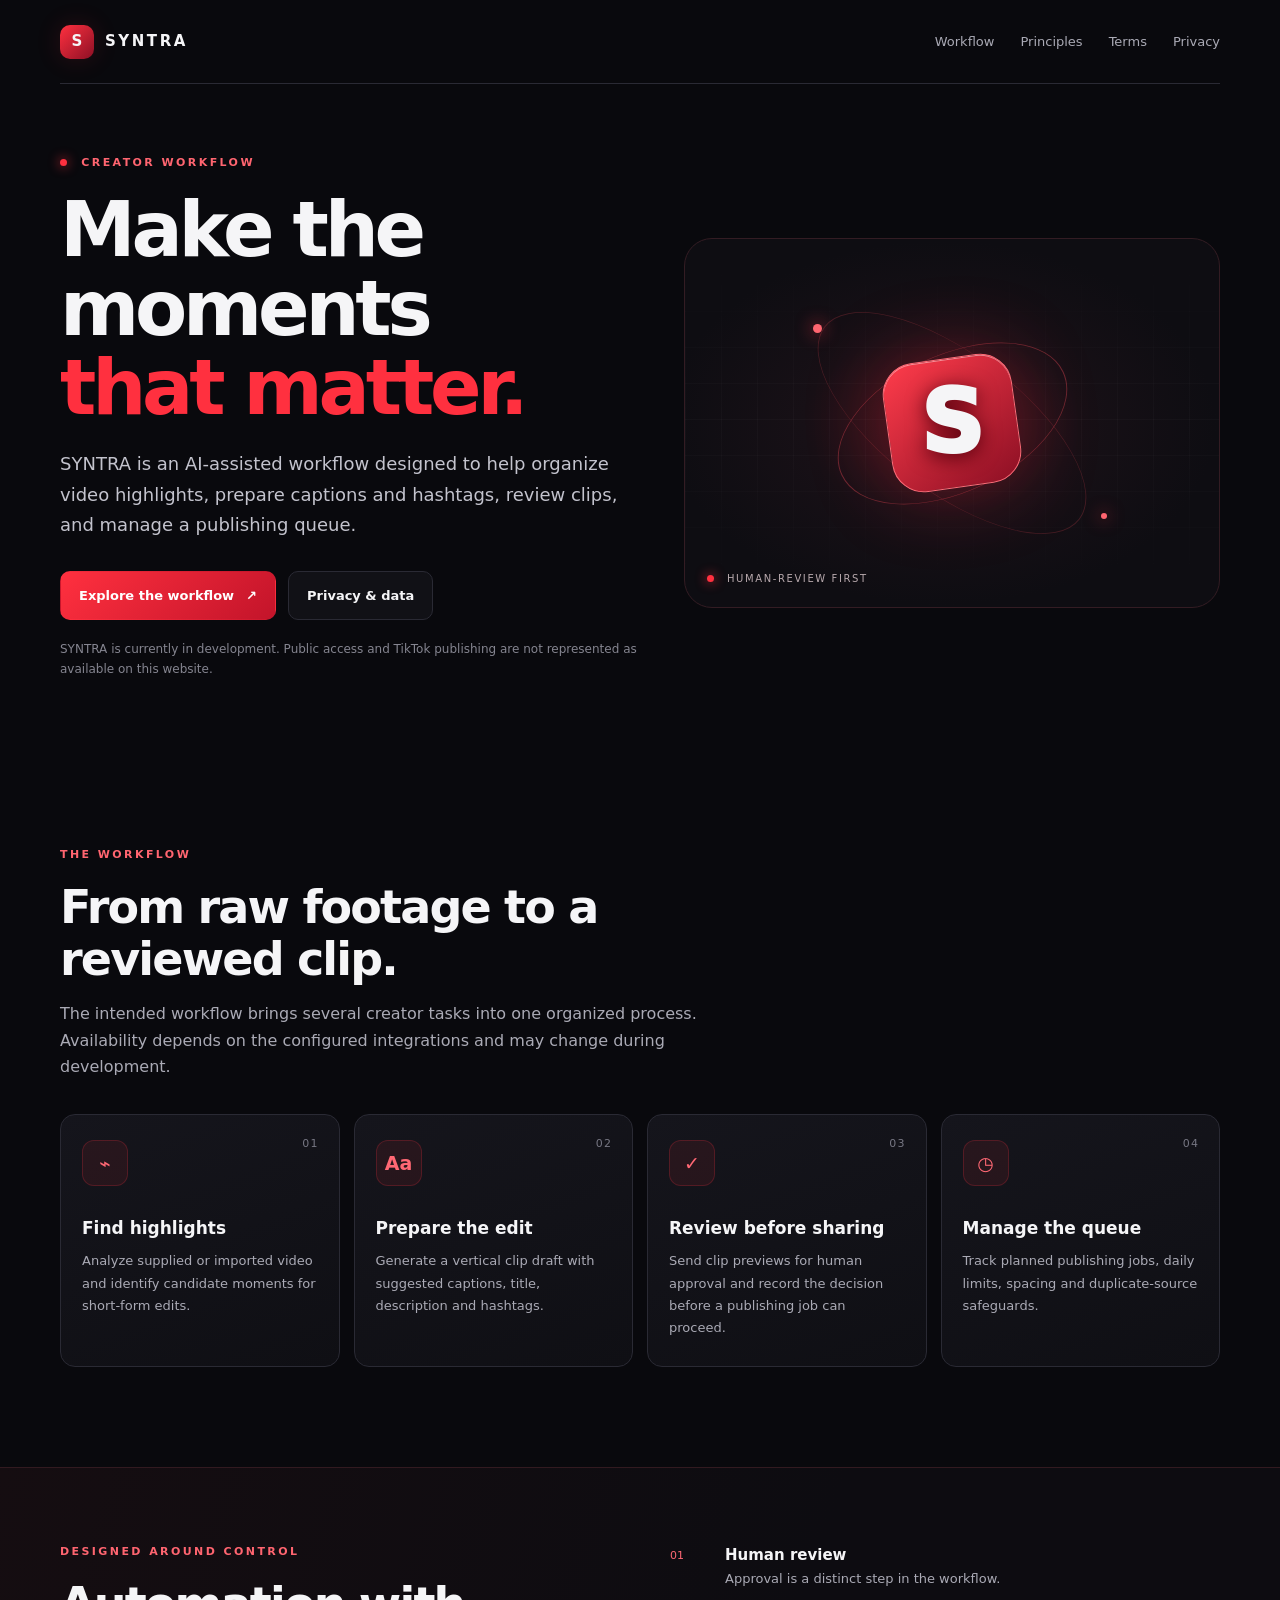
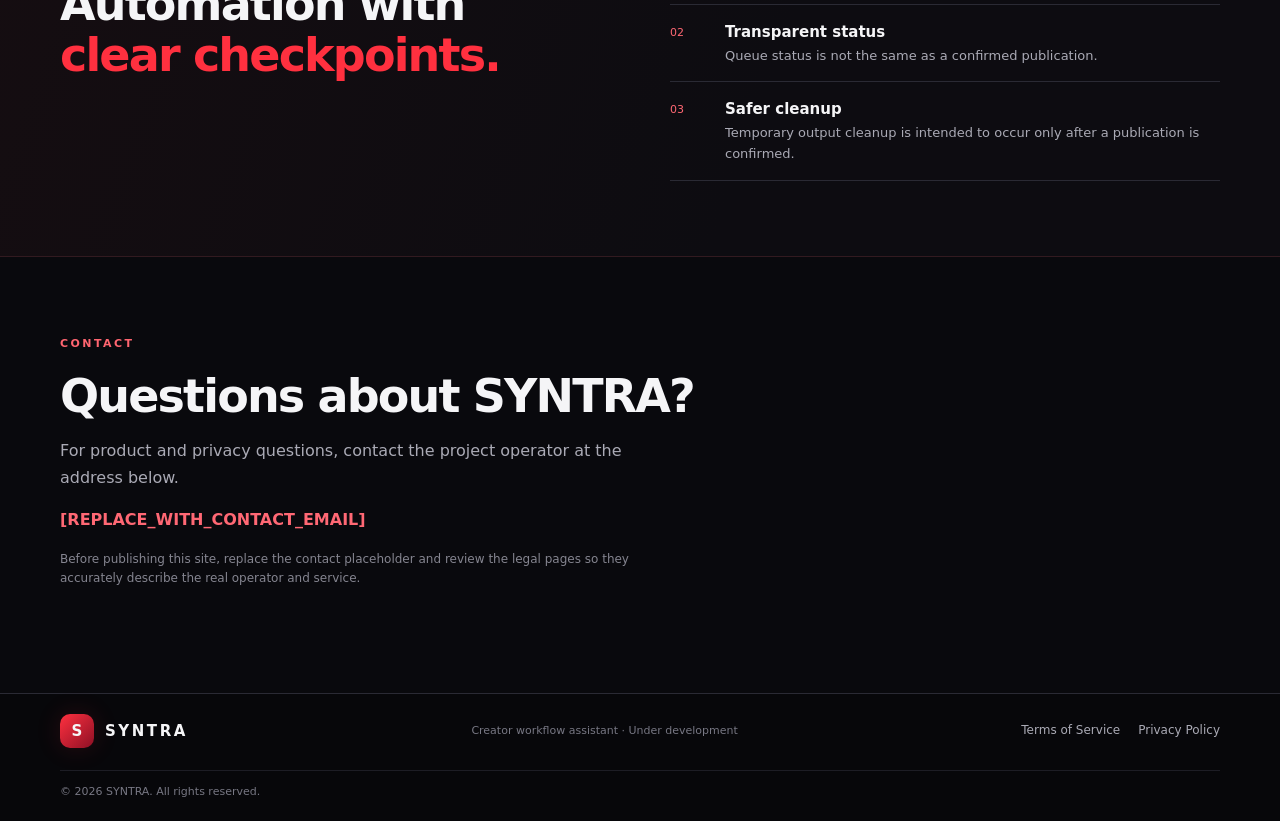
==== index.html @ 8c38b2dc "Add files via upload" ====
<!doctype html>
<html lang="en">
<head>
  <meta charset="utf-8">
  <meta name="viewport" content="width=device-width, initial-scale=1">
  <meta name="theme-color" content="#09090d">
  <meta name="description" content="SYNTRA is a creator-workflow assistant for organizing video highlights, captions, review and publishing queues.">
  <title>SYNTRA — Creator Workflow Assistant</title>
  <link rel="icon" href="assets/syntra-mark.svg" type="image/svg+xml">
  <link rel="stylesheet" href="assets/style.css">
</head>
<body>
  <header class="nav wrap">
    <a class="brand" href="index.html" aria-label="SYNTRA home"><span class="brand-mark">S</span><span>SYNTRA</span></a>
    <nav aria-label="Main navigation">
      <a href="#workflow">Workflow</a>
      <a href="#principles">Principles</a>
      <a href="terms.html">Terms</a>
      <a href="privacy.html">Privacy</a>
    </nav>
  </header>

  <main>
    <section class="hero wrap">
      <div class="hero-copy">
        <p class="eyebrow"><span class="pulse"></span> CREATOR WORKFLOW</p>
        <h1>Make the moments<br><span>that matter.</span></h1>
        <p class="lead">SYNTRA is an AI-assisted workflow designed to help organize video highlights, prepare captions and hashtags, review clips, and manage a publishing queue.</p>
        <div class="hero-actions">
          <a class="button primary" href="#workflow">Explore the workflow <span aria-hidden="true">↗</span></a>
          <a class="button secondary" href="privacy.html">Privacy & data</a>
        </div>
        <p class="note">SYNTRA is currently in development. Public access and TikTok publishing are not represented as available on this website.</p>
      </div>
      <div class="hero-art" aria-label="Abstract red SYNTRA visual" role="img">
        <div class="orb orb-one"></div><div class="orb orb-two"></div><div class="ring ring-one"></div><div class="ring ring-two"></div>
        <div class="core"><span>S</span></div><div class="art-caption"><span class="status-dot"></span> HUMAN-REVIEW FIRST</div>
      </div>
    </section>

    <section id="workflow" class="section wrap">
      <div class="section-heading"><p class="eyebrow">THE WORKFLOW</p><h2>From raw footage to a reviewed clip.</h2><p class="section-intro">The intended workflow brings several creator tasks into one organized process. Availability depends on the configured integrations and may change during development.</p></div>
      <div class="feature-grid">
        <article class="feature"><span class="feature-number">01</span><div class="feature-icon">⌁</div><h3>Find highlights</h3><p>Analyze supplied or imported video and identify candidate moments for short-form edits.</p></article>
        <article class="feature"><span class="feature-number">02</span><div class="feature-icon">Aa</div><h3>Prepare the edit</h3><p>Generate a vertical clip draft with suggested captions, title, description and hashtags.</p></article>
        <article class="feature"><span class="feature-number">03</span><div class="feature-icon">✓</div><h3>Review before sharing</h3><p>Send clip previews for human approval and record the decision before a publishing job can proceed.</p></article>
        <article class="feature"><span class="feature-number">04</span><div class="feature-icon">◷</div><h3>Manage the queue</h3><p>Track planned publishing jobs, daily limits, spacing and duplicate-source safeguards.</p></article>
      </div>
    </section>

    <section id="principles" class="principles">
      <div class="wrap principles-inner">
        <div><p class="eyebrow">DESIGNED AROUND CONTROL</p><h2>Automation with<br><span>clear checkpoints.</span></h2></div>
        <div class="principle-list">
          <div><span>01</span><p><strong>Human review</strong><br>Approval is a distinct step in the workflow.</p></div>
          <div><span>02</span><p><strong>Transparent status</strong><br>Queue status is not the same as a confirmed publication.</p></div>
          <div><span>03</span><p><strong>Safer cleanup</strong><br>Temporary output cleanup is intended to occur only after a publication is confirmed.</p></div>
        </div>
      </div>
    </section>

    <section class="contact wrap">
      <p class="eyebrow">CONTACT</p><h2>Questions about SYNTRA?</h2>
      <p>For product and privacy questions, contact the project operator at the address below.</p>
      <p class="contact-email">[REPLACE_WITH_CONTACT_EMAIL]</p>
      <p class="note">Before publishing this site, replace the contact placeholder and review the legal pages so they accurately describe the real operator and service.</p>
    </section>
  </main>

  <footer class="footer"><div class="wrap footer-inner"><a class="brand" href="index.html"><span class="brand-mark">S</span><span>SYNTRA</span></a><p>Creator workflow assistant · Under development</p><div class="footer-links"><a href="terms.html">Terms of Service</a><a href="privacy.html">Privacy Policy</a></div><p class="copyright">© 2026 SYNTRA. All rights reserved.</p></div></footer>
</body>
</html>
---- assets/style.css ----
:root{color-scheme:dark;--bg:#09090d;--panel:#111116;--panel2:#17171e;--text:#f5f5f7;--muted:#aaaab5;--red:#ff303f;--red2:#b81126;--line:#2a2a34;--max:1160px}
*{box-sizing:border-box}html{scroll-behavior:smooth}body{margin:0;background:var(--bg);color:var(--text);font:16px/1.65 Inter,ui-sans-serif,system-ui,-apple-system,BlinkMacSystemFont,"Segoe UI",sans-serif}a{color:inherit;text-decoration:none}a:hover{color:#ff6974}.wrap{width:min(var(--max),calc(100% - 48px));margin-inline:auto}.nav{height:84px;display:flex;align-items:center;justify-content:space-between;border-bottom:1px solid var(--line)}.brand{display:inline-flex;align-items:center;gap:11px;font-weight:850;letter-spacing:.17em;font-size:15px}.brand-mark{height:34px;width:34px;display:grid;place-items:center;border-radius:10px;background:linear-gradient(135deg,var(--red),#8d1025);font-weight:900;letter-spacing:0;box-shadow:0 0 26px #ff303f24}.nav nav{display:flex;gap:26px;color:var(--muted);font-size:13px}.hero{min-height:570px;display:grid;grid-template-columns:1.05fr .95fr;align-items:center;gap:32px;padding-block:70px 84px}.eyebrow{font-size:11px;font-weight:800;letter-spacing:.22em;color:#ff6570;margin:0 0 18px}.pulse,.status-dot{display:inline-block;width:7px;height:7px;border-radius:50%;background:var(--red);margin-right:8px;box-shadow:0 0 12px #ff303f}.hero h1{font-size:clamp(44px,6vw,76px);line-height:1.04;letter-spacing:-.055em;margin:0 0 22px;font-weight:820}.hero h1 span,.principles h2 span{color:var(--red)}.lead{font-size:18px;line-height:1.7;color:#c3c3cd;max-width:590px}.hero-actions{display:flex;gap:12px;flex-wrap:wrap;margin:30px 0 20px}.button{display:inline-flex;align-items:center;gap:12px;justify-content:center;padding:13px 18px;border:1px solid var(--line);border-radius:10px;font-weight:750;font-size:13px}.button.primary{background:linear-gradient(135deg,var(--red),#c3142a);border-color:transparent;color:#fff}.button.secondary{background:var(--panel)}.note{color:#858590;font-size:12px;max-width:590px}.hero-art{min-height:370px;position:relative;display:grid;place-items:center;overflow:hidden;border-radius:28px;background:radial-gradient(ellipse at 48% 50%,#39131b 0%,#171016 35%,#0e0d12 70%);border:1px solid #331c23}.hero-art:before{content:"";position:absolute;inset:0;background-image:linear-gradient(#ffffff06 1px,transparent 1px),linear-gradient(90deg,#ffffff06 1px,transparent 1px);background-size:36px 36px;mask-image:linear-gradient(transparent,#000,transparent)}.core{position:relative;z-index:3;width:130px;height:130px;border:1px solid #ff6b77;border-radius:32px;display:grid;place-items:center;background:linear-gradient(145deg,#ff3c4b,#8c0f24);box-shadow:0 0 80px #ff243b51,inset 0 1px #ffffff70;transform:rotate(-8deg)}.core span{font-size:88px;font-weight:950;line-height:1;transform:rotate(8deg);text-shadow:0 4px 20px #59000e}.ring{position:absolute;border:1px solid #ff4e5c5c;border-radius:50%;width:245px;height:245px;transform:rotate(-25deg) scaleY(.56)}.ring-two{width:320px;height:320px;transform:rotate(37deg) scaleY(.43);border-color:#ff4e5c35}.orb{position:absolute;width:9px;height:9px;border-radius:50%;background:#ff6570;box-shadow:0 0 17px #ff3044}.orb-one{top:23%;left:24%}.orb-two{bottom:24%;right:21%;width:6px;height:6px}.art-caption{position:absolute;bottom:20px;left:22px;font-size:10px;letter-spacing:.16em;color:#b8a9ad}.section{padding-block:70px 100px}.section-heading{max-width:700px;margin-bottom:34px}.section h2,.principles h2,.contact h2{font-size:clamp(30px,4vw,46px);letter-spacing:-.04em;line-height:1.12;margin:0 0 14px}.section-intro{color:var(--muted);max-width:650px}.feature-grid{display:grid;grid-template-columns:repeat(4,1fr);gap:14px}.feature{position:relative;padding:25px 21px 27px;min-height:240px;background:linear-gradient(160deg,#15151c,#0f0f14);border:1px solid var(--line);border-radius:15px}.feature-number{position:absolute;top:20px;right:20px;color:#777783;font-size:11px;letter-spacing:.1em}.feature-icon{display:grid;place-items:center;width:46px;height:46px;border-radius:12px;color:#ff6874;background:#ff303f15;border:1px solid #ff303f35;font-weight:800;font-size:19px;margin-bottom:28px}.feature h3{margin:0 0 8px;font-size:17px}.feature p{margin:0;color:var(--muted);font-size:13px;line-height:1.7}.principles{background:linear-gradient(110deg,#150d11,#0d0c11 60%);border-block:1px solid #321a20;padding-block:75px}.principles-inner{display:grid;grid-template-columns:1fr 1fr;gap:60px;align-items:start}.principle-list>div{display:grid;grid-template-columns:42px 1fr;gap:13px;padding:15px 0;border-bottom:1px solid var(--line)}.principle-list>div:first-child{padding-top:0}.principle-list span{font-size:11px;color:#ff6874;padding-top:4px}.principle-list p{margin:0;color:var(--muted);font-size:13px}.principle-list strong{color:var(--text);font-size:15px}.contact{padding-block:78px 92px}.contact>p:not(.eyebrow):not(.note){color:var(--muted);max-width:620px}.contact-email{font-weight:750;color:#ff6874!important;overflow-wrap:anywhere}.footer{border-top:1px solid var(--line);background:#07070a}.footer-inner{min-height:104px;display:flex;gap:22px;align-items:center;justify-content:space-between;flex-wrap:wrap;padding-block:20px}.footer-inner>p{font-size:11px;color:#777783;margin:0}.footer-links{display:flex;gap:18px;font-size:12px;color:var(--muted)}.copyright{width:100%;padding-top:12px;border-top:1px solid #1d1d25}.legal{max-width:850px;padding-block:66px 90px}.legal h1{font-size:clamp(38px,5vw,56px);line-height:1.08;letter-spacing:-.05em;margin:0 0 10px}.legal-meta{font-size:12px;color:#8d8d98;margin:0 0 30px}.legal h2{font-size:19px;letter-spacing:-.02em;margin:32px 0 8px}.legal p{color:#c1c1cb}.draft-alert,.language-note{padding:16px 18px;border:1px solid #6b3c25;background:#211711;border-radius:12px;color:#f0c9b4;font-size:13px}.language-note{margin-top:30px;border-color:var(--line);background:var(--panel);color:var(--muted)}
@media(max-width:850px){.hero{grid-template-columns:1fr;padding-block:60px}.hero-art{min-height:300px}.feature-grid{grid-template-columns:repeat(2,1fr)}.principles-inner{grid-template-columns:1fr;gap:30px}.nav nav{gap:12px}.nav nav a{font-size:12px}}
@media(max-width:540px){.wrap{width:min(var(--max),calc(100% - 30px))}.nav{height:auto;min-height:75px;align-items:flex-start;padding-block:16px;gap:15px;flex-direction:column}.nav nav{width:100%;flex-wrap:wrap;gap:12px 18px}.hero h1{font-size:48px}.lead{font-size:16px}.hero-art{min-height:260px}.feature-grid{grid-template-columns:1fr}.feature{min-height:0}.footer-inner{align-items:flex-start;flex-direction:column;gap:14px}.copyright{margin-top:4px}.legal{padding-block:45px 65px}}
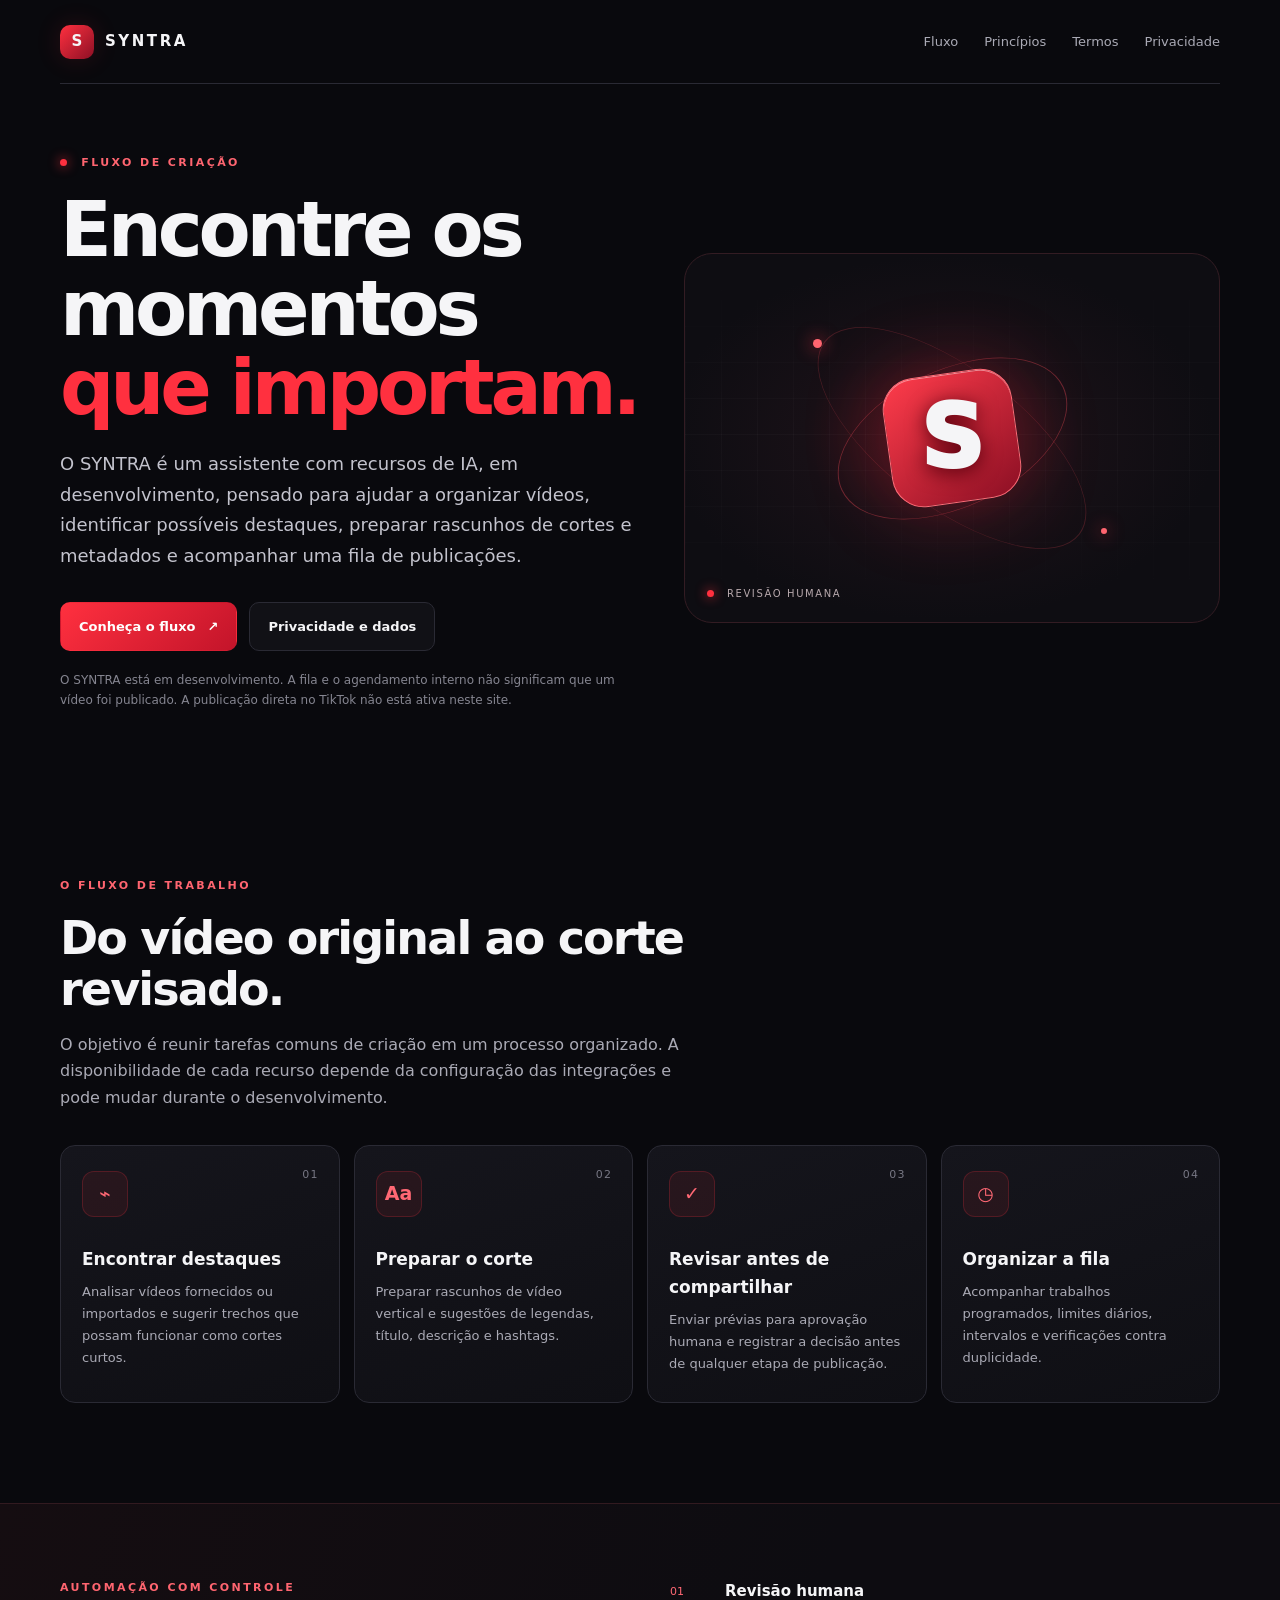
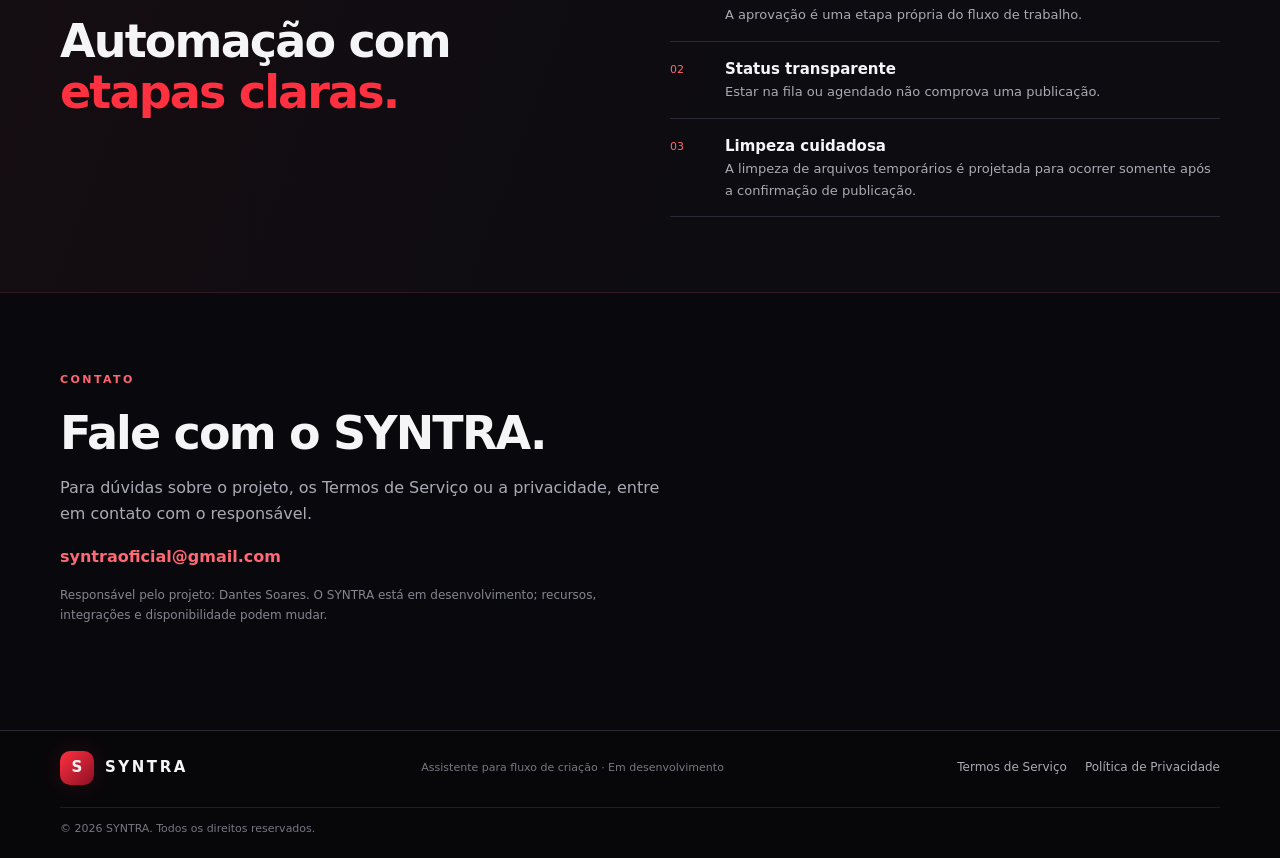
==== commit 07882376: "Add files via upload" ====
--- a/index.html
+++ b/index.html
@@ -1,72 +1,72 @@
 <!doctype html>
-<html lang="en">
+<html lang="pt-BR">
 <head>
   <meta charset="utf-8">
   <meta name="viewport" content="width=device-width, initial-scale=1">
   <meta name="theme-color" content="#09090d">
-  <meta name="description" content="SYNTRA is a creator-workflow assistant for organizing video highlights, captions, review and publishing queues.">
-  <title>SYNTRA — Creator Workflow Assistant</title>
+  <meta name="description" content="SYNTRA é um assistente em desenvolvimento para organizar vídeos, preparar cortes, legendas e filas de publicação com revisão humana.">
+  <title>SYNTRA — Assistente para fluxo de criação</title>
   <link rel="icon" href="assets/syntra-mark.svg" type="image/svg+xml">
   <link rel="stylesheet" href="assets/style.css">
 </head>
 <body>
   <header class="nav wrap">
-    <a class="brand" href="index.html" aria-label="SYNTRA home"><span class="brand-mark">S</span><span>SYNTRA</span></a>
-    <nav aria-label="Main navigation">
-      <a href="#workflow">Workflow</a>
-      <a href="#principles">Principles</a>
-      <a href="terms.html">Terms</a>
-      <a href="privacy.html">Privacy</a>
+    <a class="brand" href="index.html" aria-label="Página inicial do SYNTRA"><span class="brand-mark">S</span><span>SYNTRA</span></a>
+    <nav aria-label="Navegação principal">
+      <a href="#fluxo">Fluxo</a>
+      <a href="#principios">Princípios</a>
+      <a href="terms.html">Termos</a>
+      <a href="privacy.html">Privacidade</a>
     </nav>
   </header>
 
   <main>
     <section class="hero wrap">
       <div class="hero-copy">
-        <p class="eyebrow"><span class="pulse"></span> CREATOR WORKFLOW</p>
-        <h1>Make the moments<br><span>that matter.</span></h1>
-        <p class="lead">SYNTRA is an AI-assisted workflow designed to help organize video highlights, prepare captions and hashtags, review clips, and manage a publishing queue.</p>
+        <p class="eyebrow"><span class="pulse"></span> FLUXO DE CRIAÇÃO</p>
+        <h1>Encontre os momentos<br><span>que importam.</span></h1>
+        <p class="lead">O SYNTRA é um assistente com recursos de IA, em desenvolvimento, pensado para ajudar a organizar vídeos, identificar possíveis destaques, preparar rascunhos de cortes e metadados e acompanhar uma fila de publicações.</p>
         <div class="hero-actions">
-          <a class="button primary" href="#workflow">Explore the workflow <span aria-hidden="true">↗</span></a>
-          <a class="button secondary" href="privacy.html">Privacy & data</a>
+          <a class="button primary" href="#fluxo">Conheça o fluxo <span aria-hidden="true">↗</span></a>
+          <a class="button secondary" href="privacy.html">Privacidade e dados</a>
         </div>
-        <p class="note">SYNTRA is currently in development. Public access and TikTok publishing are not represented as available on this website.</p>
+        <p class="note">O SYNTRA está em desenvolvimento. A fila e o agendamento interno não significam que um vídeo foi publicado. A publicação direta no TikTok não está ativa neste site.</p>
       </div>
-      <div class="hero-art" aria-label="Abstract red SYNTRA visual" role="img">
+      <div class="hero-art" aria-label="Identidade visual abstrata em vermelho do SYNTRA" role="img">
         <div class="orb orb-one"></div><div class="orb orb-two"></div><div class="ring ring-one"></div><div class="ring ring-two"></div>
-        <div class="core"><span>S</span></div><div class="art-caption"><span class="status-dot"></span> HUMAN-REVIEW FIRST</div>
+        <div class="core"><span>S</span></div><div class="art-caption"><span class="status-dot"></span> REVISÃO HUMANA</div>
       </div>
     </section>
 
-    <section id="workflow" class="section wrap">
-      <div class="section-heading"><p class="eyebrow">THE WORKFLOW</p><h2>From raw footage to a reviewed clip.</h2><p class="section-intro">The intended workflow brings several creator tasks into one organized process. Availability depends on the configured integrations and may change during development.</p></div>
+    <section id="fluxo" class="section wrap">
+      <div class="section-heading"><p class="eyebrow">O FLUXO DE TRABALHO</p><h2>Do vídeo original ao corte revisado.</h2><p class="section-intro">O objetivo é reunir tarefas comuns de criação em um processo organizado. A disponibilidade de cada recurso depende da configuração das integrações e pode mudar durante o desenvolvimento.</p></div>
       <div class="feature-grid">
-        <article class="feature"><span class="feature-number">01</span><div class="feature-icon">⌁</div><h3>Find highlights</h3><p>Analyze supplied or imported video and identify candidate moments for short-form edits.</p></article>
-        <article class="feature"><span class="feature-number">02</span><div class="feature-icon">Aa</div><h3>Prepare the edit</h3><p>Generate a vertical clip draft with suggested captions, title, description and hashtags.</p></article>
-        <article class="feature"><span class="feature-number">03</span><div class="feature-icon">✓</div><h3>Review before sharing</h3><p>Send clip previews for human approval and record the decision before a publishing job can proceed.</p></article>
-        <article class="feature"><span class="feature-number">04</span><div class="feature-icon">◷</div><h3>Manage the queue</h3><p>Track planned publishing jobs, daily limits, spacing and duplicate-source safeguards.</p></article>
+        <article class="feature"><span class="feature-number">01</span><div class="feature-icon">⌁</div><h3>Encontrar destaques</h3><p>Analisar vídeos fornecidos ou importados e sugerir trechos que possam funcionar como cortes curtos.</p></article>
+        <article class="feature"><span class="feature-number">02</span><div class="feature-icon">Aa</div><h3>Preparar o corte</h3><p>Preparar rascunhos de vídeo vertical e sugestões de legendas, título, descrição e hashtags.</p></article>
+        <article class="feature"><span class="feature-number">03</span><div class="feature-icon">✓</div><h3>Revisar antes de compartilhar</h3><p>Enviar prévias para aprovação humana e registrar a decisão antes de qualquer etapa de publicação.</p></article>
+        <article class="feature"><span class="feature-number">04</span><div class="feature-icon">◷</div><h3>Organizar a fila</h3><p>Acompanhar trabalhos programados, limites diários, intervalos e verificações contra duplicidade.</p></article>
       </div>
     </section>
 
-    <section id="principles" class="principles">
+    <section id="principios" class="principles">
       <div class="wrap principles-inner">
-        <div><p class="eyebrow">DESIGNED AROUND CONTROL</p><h2>Automation with<br><span>clear checkpoints.</span></h2></div>
+        <div><p class="eyebrow">AUTOMAÇÃO COM CONTROLE</p><h2>Automação com<br><span>etapas claras.</span></h2></div>
         <div class="principle-list">
-          <div><span>01</span><p><strong>Human review</strong><br>Approval is a distinct step in the workflow.</p></div>
-          <div><span>02</span><p><strong>Transparent status</strong><br>Queue status is not the same as a confirmed publication.</p></div>
-          <div><span>03</span><p><strong>Safer cleanup</strong><br>Temporary output cleanup is intended to occur only after a publication is confirmed.</p></div>
+          <div><span>01</span><p><strong>Revisão humana</strong><br>A aprovação é uma etapa própria do fluxo de trabalho.</p></div>
+          <div><span>02</span><p><strong>Status transparente</strong><br>Estar na fila ou agendado não comprova uma publicação.</p></div>
+          <div><span>03</span><p><strong>Limpeza cuidadosa</strong><br>A limpeza de arquivos temporários é projetada para ocorrer somente após a confirmação de publicação.</p></div>
         </div>
       </div>
     </section>
 
     <section class="contact wrap">
-      <p class="eyebrow">CONTACT</p><h2>Questions about SYNTRA?</h2>
-      <p>For product and privacy questions, contact the project operator at the address below.</p>
-      <p class="contact-email">[REPLACE_WITH_CONTACT_EMAIL]</p>
-      <p class="note">Before publishing this site, replace the contact placeholder and review the legal pages so they accurately describe the real operator and service.</p>
+      <p class="eyebrow">CONTATO</p><h2>Fale com o SYNTRA.</h2>
+      <p>Para dúvidas sobre o projeto, os Termos de Serviço ou a privacidade, entre em contato com o responsável.</p>
+      <p class="contact-email"><a href="mailto:syntraoficial@gmail.com">syntraoficial@gmail.com</a></p>
+      <p class="note">Responsável pelo projeto: Dantes Soares. O SYNTRA está em desenvolvimento; recursos, integrações e disponibilidade podem mudar.</p>
     </section>
   </main>
 
-  <footer class="footer"><div class="wrap footer-inner"><a class="brand" href="index.html"><span class="brand-mark">S</span><span>SYNTRA</span></a><p>Creator workflow assistant · Under development</p><div class="footer-links"><a href="terms.html">Terms of Service</a><a href="privacy.html">Privacy Policy</a></div><p class="copyright">© 2026 SYNTRA. All rights reserved.</p></div></footer>
+  <footer class="footer"><div class="wrap footer-inner"><a class="brand" href="index.html"><span class="brand-mark">S</span><span>SYNTRA</span></a><p>Assistente para fluxo de criação · Em desenvolvimento</p><div class="footer-links"><a href="terms.html">Termos de Serviço</a><a href="privacy.html">Política de Privacidade</a></div><p class="copyright">© 2026 SYNTRA. Todos os direitos reservados.</p></div></footer>
 </body>
 </html>
